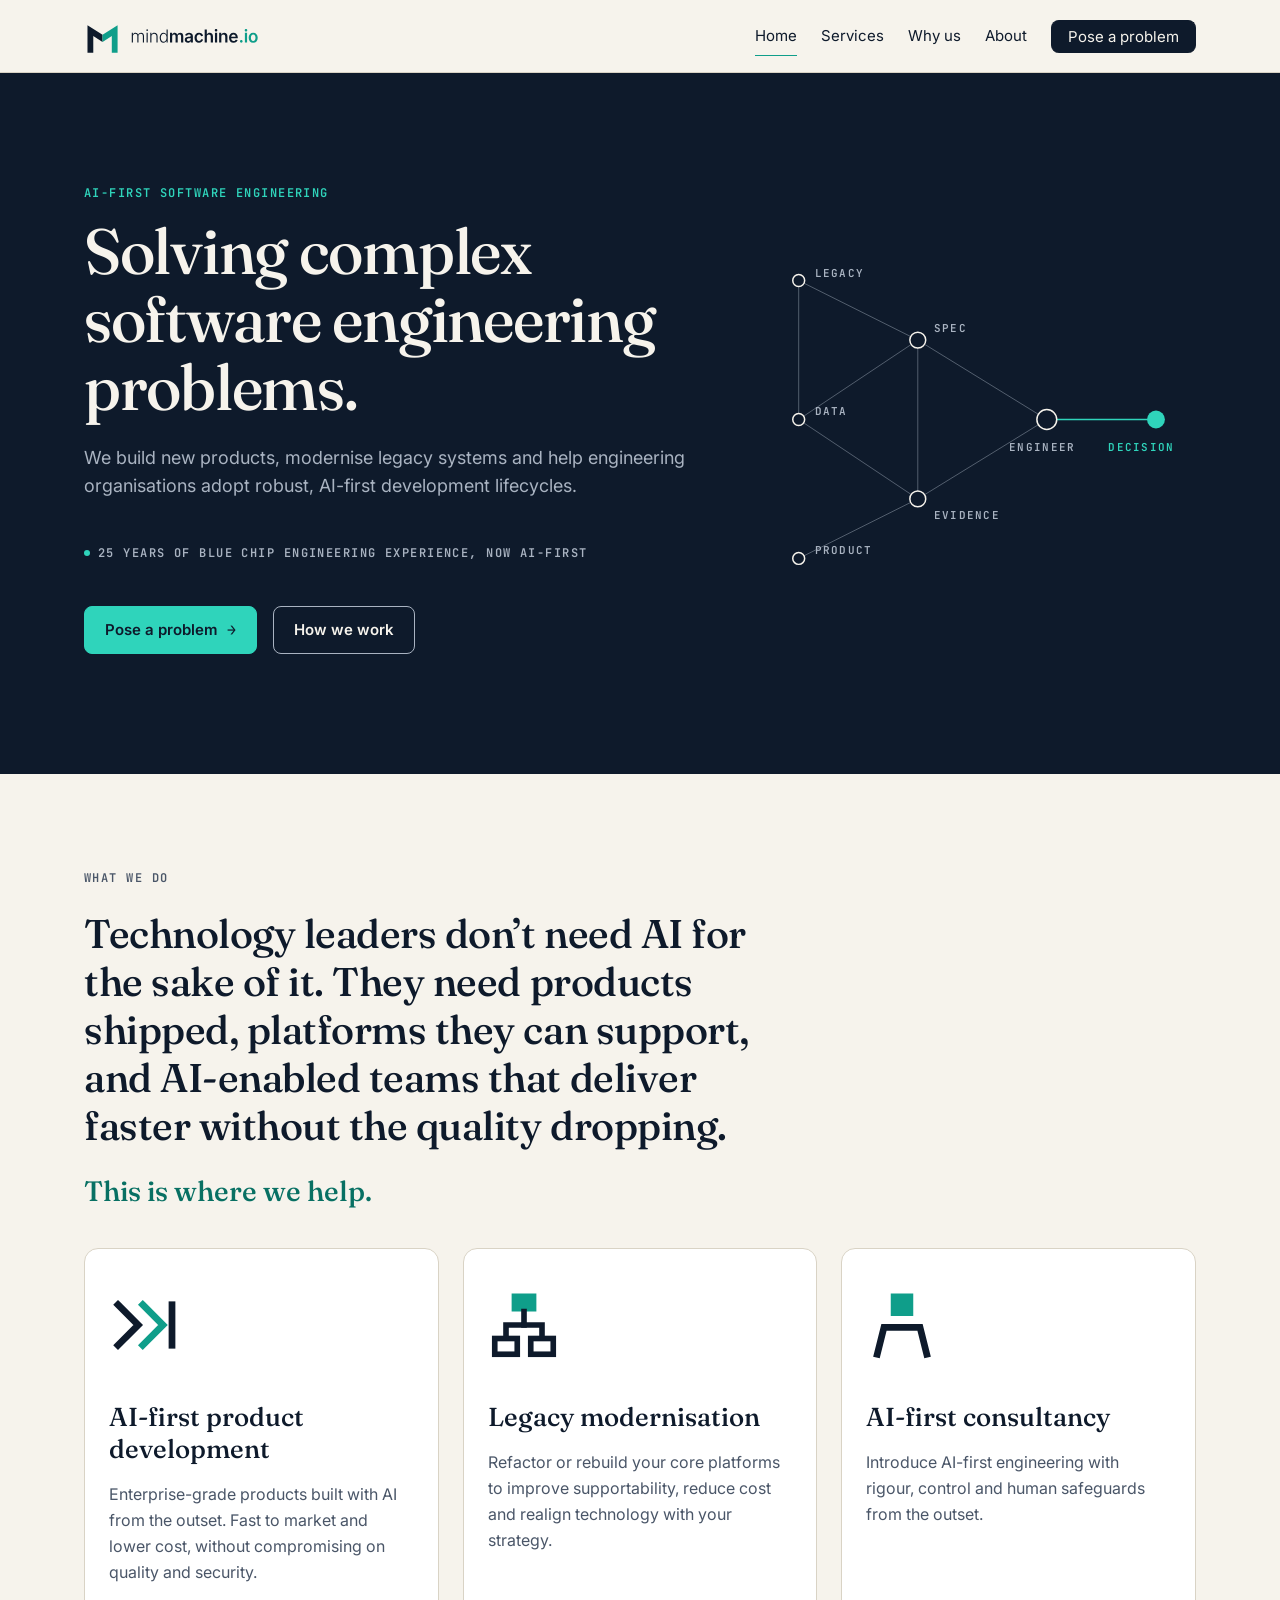
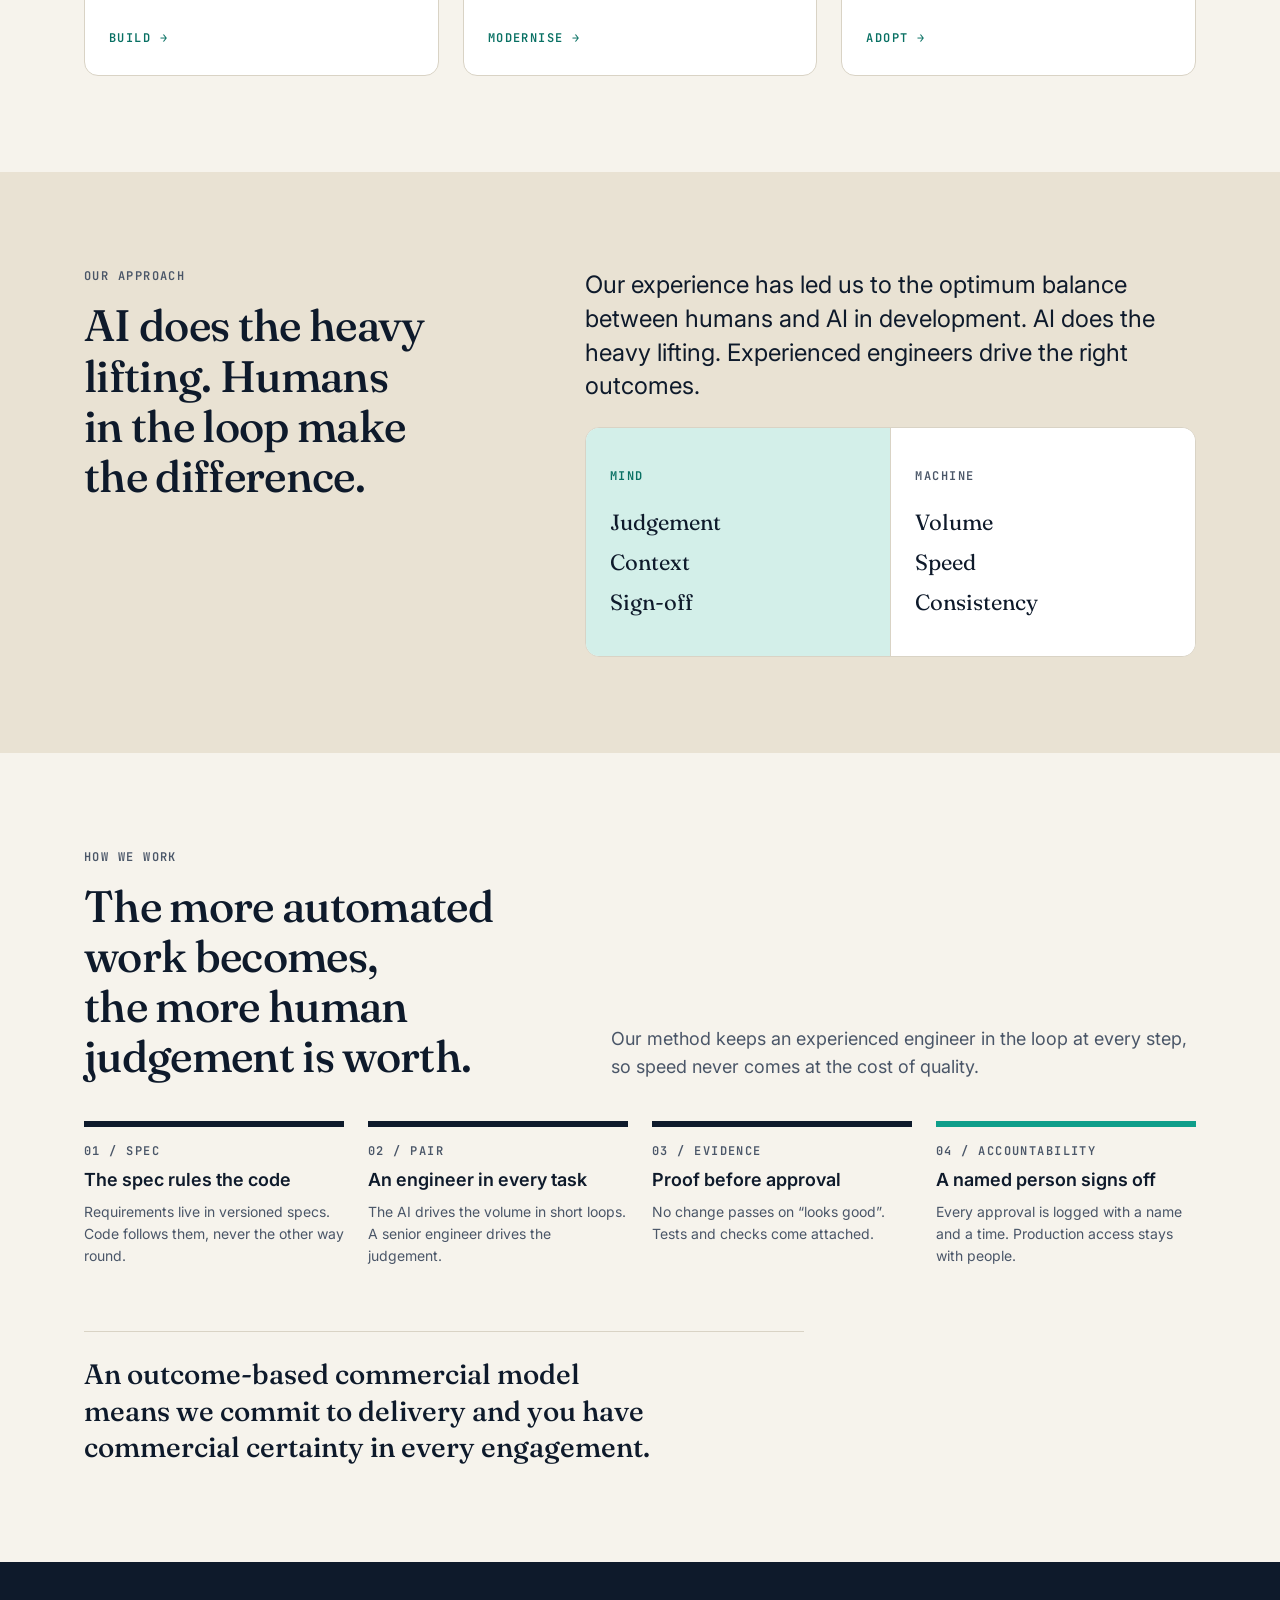
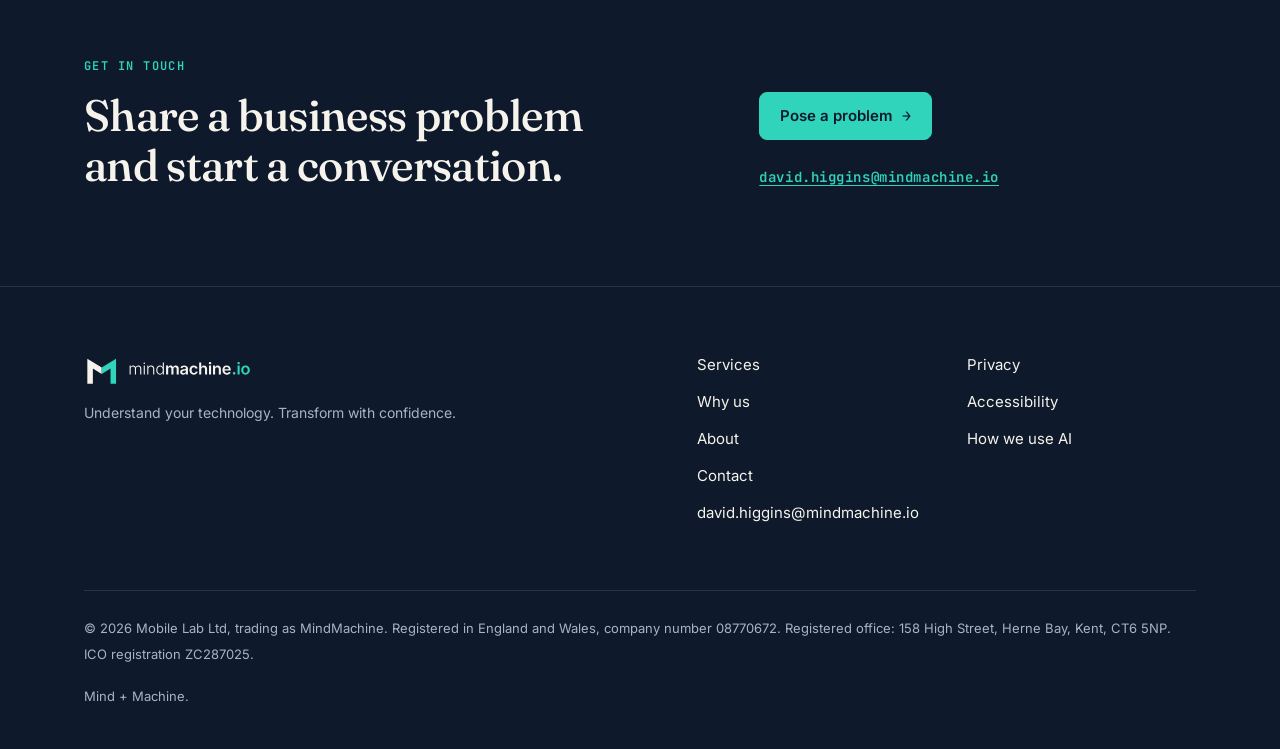
==== index.html @ 4f88f674 "Replace MindMachine website with supplied multi-page site" ====
<!doctype html>
<html lang="en-GB">
<head>
<meta charset="utf-8">
<meta name="viewport" content="width=device-width, initial-scale=1, viewport-fit=cover">
<title>MindMachine.io</title>
<meta name="claude:viewport-fit-sides" content="cover">
<meta name="description" content="Boutique AI-first software engineering agency for CTOs and CIOs.">
<link rel="icon" type="image/svg+xml" href="assets/logo/mindmachine-app-icon.svg">
<link rel="preconnect" href="https://fonts.googleapis.com">
<link rel="preconnect" href="https://fonts.gstatic.com" crossorigin>
<link rel="stylesheet" href="https://fonts.googleapis.com/css2?family=Fraunces:opsz,wght@9..144,500&family=Inter:wght@300;400;600&family=JetBrains+Mono:wght@600&display=swap">
<link rel="stylesheet" href="assets/site.css">
<link rel="stylesheet" href="assets/visual.css">
</head>
<body>
<a class="skip" href="#main">Skip to content</a>
<header class="site-header">
  <div class="wrap">
    <a class="brand" href="index.html" aria-label="MindMachine.io home"><img src="assets/logo/mindmachine-lockup.svg" alt="mindmachine.io" width="176" height="37"></a>
    <button class="nav-toggle" type="button" aria-expanded="false" aria-controls="site-nav">Menu</button>
    <nav class="nav" id="site-nav" aria-label="Main"><a href="index.html" aria-current="page">Home</a><a href="services.html">Services</a><a href="why-us.html">Why us</a><a href="about.html">About</a><a class="btn btn-small" href="contact.html">Pose a problem</a></nav>
  </div>
</header>
<main id="main">

<section class="on-night hero hero-v2">
  <div class="wrap hero-grid">
    <div>
      <p class="eyebrow"><span class="accent">AI-first software engineering</span></p>
      <h1 class="display-xl">Solving complex software engineering problems.</h1>
      <p class="body-l standfirst">We build new products, modernise legacy systems and help engineering organisations adopt robust, AI-first development lifecycles.</p>
      <ul class="trust"><li>25 years of blue chip engineering experience, now AI-first</li></ul>
      <div class="btn-row"><a class="btn" href="contact.html">Pose a problem <span class="arrow">→</span></a><a class="btn btn-ghost" href="#how-we-work">How we work</a></div>
    </div>
    <div class="hero-diagram"><svg viewBox="0 0 440 400" role="img" aria-labelledby="dg-t">
  <title id="dg-t">Many systems, connected, converging on one accountable decision</title>
  <g stroke="#A9B3C1" stroke-opacity=".45" stroke-width="1" fill="none">
    <line x1="40" y1="60" x2="160" y2="120"/><line x1="40" y1="200" x2="160" y2="120"/>
    <line x1="40" y1="200" x2="160" y2="280"/><line x1="40" y1="340" x2="160" y2="280"/>
    <line x1="160" y1="120" x2="290" y2="200"/><line x1="160" y1="280" x2="290" y2="200"/>
    <line x1="160" y1="120" x2="160" y2="280"/><line x1="40" y1="60" x2="40" y2="200"/>
  </g>
  <line x1="290" y1="200" x2="400" y2="200" stroke="#2FD4BB" stroke-width="1.5"/>
  <g fill="#0E1A2B" stroke="#F6F3EC" stroke-width="1.5">
    <circle cx="40" cy="60" r="6"/><circle cx="40" cy="200" r="6"/><circle cx="40" cy="340" r="6"/>
    <circle cx="160" cy="120" r="8"/><circle cx="160" cy="280" r="8"/><circle cx="290" cy="200" r="10"/>
  </g>
  <circle cx="400" cy="200" r="9" fill="#2FD4BB"/>
  <g font-family="JetBrains Mono, ui-monospace, monospace" font-weight="600" font-size="11" letter-spacing="1.3" fill="#A9B3C1">
    <text x="56" y="56">LEGACY</text><text x="56" y="196">DATA</text><text x="56" y="336">PRODUCT</text>
    <text x="176" y="112">SPEC</text><text x="176" y="300">EVIDENCE</text>
    <text x="252" y="232">ENGINEER</text><text x="352" y="232" fill="#2FD4BB">DECISION</text>
  </g>
</svg></div>
  </div>
</section>

<section class="section-l">
  <div class="wrap">
    <div class="stack-l" style="margin-bottom:var(--space-10)"><p class="eyebrow">What we do</p><h2 class="statement">Technology leaders don’t need AI for the sake of it. They need products shipped, platforms they can support, and AI-enabled teams that deliver faster without the quality dropping.</h2><h3 class="heading" style="color:var(--signal-strong)">This is where we help.</h3></div>
    <div class="tiles">
      <a class="tile" href="services.html#new-product"><img src="assets/icons/mm-icon-acceleration.svg" alt="" width="72" height="72"><h3 class="heading">AI-first product development</h3><p class="muted">Enterprise-grade products built with AI from the outset. Fast to market and lower cost, without compromising on quality and security.</p><span class="go">Build →</span></a>
      <a class="tile" href="services.html#legacy"><img src="assets/icons/mm-icon-dependencies.svg" alt="" width="72" height="72"><h3 class="heading">Legacy modernisation</h3><p class="muted">Refactor or rebuild your core platforms to improve supportability, reduce cost and realign technology with your strategy.</p><span class="go">Modernise →</span></a>
      <a class="tile" href="services.html#ai-dlc"><img src="assets/icons/mm-icon-expert.svg" alt="" width="72" height="72"><h3 class="heading">AI-first consultancy</h3><p class="muted">Introduce AI-first engineering with rigour, control and human safeguards from the outset.</p><span class="go">Adopt →</span></a>
    </div>
  </div>
</section>

<section class="sand section-l" id="how-we-work">
  <div class="wrap">
    <div class="split">
      <div><p class="eyebrow">Our approach</p><h2 class="display-l">AI does the heavy lifting. Humans in the loop make the difference.</h2></div>
      <div class="stack-l">
        <p class="lede">Our experience has led us to the optimum balance between humans and AI in development. AI does the heavy lifting. Experienced engineers drive the right outcomes.</p>
        <div class="mm mm-mind-first">
          <div><p class="eyebrow"><span class="accent">Mind</span></p><ul><li>Judgement</li><li>Context</li><li>Sign-off</li></ul></div>
          <div><p class="eyebrow">Machine</p><ul><li>Volume</li><li>Speed</li><li>Consistency</li></ul></div>
        </div>
      </div>
    </div>
  </div>
</section>

<section class="section-l">
  <div class="wrap">
    <div class="section-head">
      <div><p class="eyebrow">How we work</p><h2 class="display-l">The more automated work becomes, the more human judgement is worth.</h2></div>
      <p class="body-l muted measure">Our method keeps an experienced engineer in the loop at every step, so speed never comes at the cost of quality.</p>
    </div>
    <ol class="flow" style="--cols:4">
      <li><p class="eyebrow">01 / Spec</p><p class="title">The spec rules the code</p><p class="small muted">Requirements live in versioned specs. Code follows them, never the other way round.</p></li>
      <li><p class="eyebrow">02 / Pair</p><p class="title">An engineer in every task</p><p class="small muted">The AI drives the volume in short loops. A senior engineer drives the judgement.</p></li>
      <li><p class="eyebrow">03 / Evidence</p><p class="title">Proof before approval</p><p class="small muted">No change passes on “looks good”. Tests and checks come attached.</p></li>
      <li class="is-signal"><p class="eyebrow">04 / Accountability</p><p class="title">A named person signs off</p><p class="small muted">Every approval is logged with a name and a time. Production access stays with people.</p></li>
    </ol>
    <p class="commit-line">An outcome-based commercial model means we commit to delivery and you have commercial certainty in every engagement.</p>
  </div>
</section>
<section class="on-night cta-band">
  <div class="wrap cta-grid">
    <div><p class="eyebrow"><span class="accent">Get in touch</span></p><h2 class="display-l">Share a business problem and start a conversation.</h2></div>
    <div class="stack-l">
      <div class="btn-row"><a class="btn" href="contact.html">Pose a problem <span class="arrow">→</span></a></div>
      <p class="email-line"><a href="mailto:david.higgins@mindmachine.io">david.higgins@mindmachine.io</a></p>
    </div>
  </div>
</section>
</main>
<footer class="on-night site-footer">
  <div class="wrap">
    <div class="footer-grid">
      <div class="stack"><img src="assets/logo/mindmachine-lockup-reversed.svg" alt="mindmachine.io" width="168" height="35"><p class="small muted">Understand your technology. Transform with confidence.</p></div>
      <div><ul><li><a href="services.html">Services</a></li><li><a href="why-us.html">Why us</a></li><li><a href="about.html">About</a></li><li><a href="contact.html">Contact</a></li><li><a href="mailto:david.higgins@mindmachine.io">david.higgins@mindmachine.io</a></li></ul></div>
      <div><ul><li><a href="privacy.html">Privacy</a></li><li><a href="accessibility.html">Accessibility</a></li><li><a href="ai-use.html">How we use AI</a></li></ul></div>
    </div>
    <div class="footer-base"><span>© 2026 Mobile Lab Ltd, trading as MindMachine. Registered in England and Wales, company number 08770672. Registered office: 158 High Street, Herne Bay, Kent, CT6 5NP. ICO registration ZC287025.</span><span>Mind + Machine.</span></div>
  </div>
</footer>
<script src="assets/site.js"></script>
</body>
</html>
---- assets/site.css ----
/* MindMachine.io marketing site
   Layout: paper-first editorial grid, left-aligned, one idea per section.
   Night slabs open and close each page. Borders, not shadows. Signal used once or twice per view. */
:root {
  --paper:#F6F3EC; --surface:#FFFFFF; --sand:#E9E2D3;
  --ink:#0E1A2B; --ink-muted:#4A5668; --hairline:#D9D3C5;
  --deep:#16304F; --night:#0E1A2B; --on-night:#F6F3EC; --on-night-muted:#A9B3C1; --night-hairline:#26364A;
  --signal:#0F9E8A; --signal-bright:#2FD4BB; --signal-strong:#087063; --signal-soft:#D3EFE9;
  --font-display:"Fraunces",Georgia,"Times New Roman",serif;
  --font-sans:"Inter",system-ui,-apple-system,"Segoe UI",sans-serif;
  --font-mono:"JetBrains Mono",ui-monospace,"SF Mono",Menlo,monospace;
  --radius-sm:4px; --radius-md:8px; --radius-lg:14px; --radius-pill:999px;
  --space-1:4px; --space-2:8px; --space-4:16px; --space-6:24px; --space-10:40px; --space-16:64px;
  --max:1160px;
  color-scheme: light;
}
*,*::before,*::after { box-sizing:border-box; }
html { -webkit-text-size-adjust:100%; scroll-behavior:smooth; }
@media (prefers-reduced-motion: reduce) { html { scroll-behavior:auto; } *,*::before,*::after { transition:none !important; animation:none !important; } }
body { margin:0; background:var(--paper); color:var(--ink); font-family:var(--font-sans); font-size:16px; line-height:26px; font-weight:400; -webkit-font-smoothing:antialiased; }
img { max-width:100%; display:block; }
a { color:var(--signal-strong); text-underline-offset:3px; }
a:hover { color:var(--ink); }
:focus-visible { outline:2px solid var(--signal); outline-offset:3px; border-radius:2px; }
body::before { content:""; position:fixed; inset:0 0 auto; height:env(safe-area-inset-top,0px); z-index:30; background:var(--paper); }

.wrap { max-width:var(--max); margin:0 auto; padding-left:max(24px, env(safe-area-inset-left,0px)); padding-right:max(24px, env(safe-area-inset-right,0px)); }
@media (max-width:520px){ .wrap { padding-left:max(16px, env(safe-area-inset-left,0px)); padding-right:max(16px, env(safe-area-inset-right,0px)); } }

/* Type */
.eyebrow { font-family:var(--font-mono); font-weight:600; font-size:12px; line-height:16px; letter-spacing:.12em; text-transform:uppercase; color:var(--ink-muted); margin:0 0 var(--space-4); }
.eyebrow .accent { color:var(--signal-strong); }
h1,h2,h3 { font-family:var(--font-display); font-weight:500; margin:0; text-wrap:balance; color:inherit; }
.display-xl { font-size:clamp(40px, 6vw, 64px); line-height:1.06; letter-spacing:-.02em; }
.display-l { font-size:clamp(32px, 4.4vw, 44px); line-height:1.14; letter-spacing:-.015em; }
.heading { font-size:28px; line-height:34px; }
.title { font-family:var(--font-sans); font-weight:600; font-size:20px; line-height:28px; }
.body-l { font-size:18px; line-height:28px; }
.small { font-size:14px; line-height:22px; }
.muted { color:var(--ink-muted); }
p { margin:0; }
.measure { max-width:64ch; }
.stack > * + * { margin-top:var(--space-4); }
.stack-l > * + * { margin-top:var(--space-6); }

/* Header */
.site-header { position:sticky; top:env(safe-area-inset-top,0px); z-index:20; background:var(--paper); border-bottom:1px solid var(--hairline); }
.site-header .wrap { display:flex; align-items:center; justify-content:space-between; gap:var(--space-6); min-height:72px; }
.brand { display:block; padding-block:12px; }
.brand img { width:176px; height:auto; }
.nav { display:flex; align-items:center; gap:var(--space-6); }
.nav a { color:var(--ink); text-decoration:none; font-size:15px; font-weight:400; padding-block:6px; border-bottom:1px solid transparent; }
.nav a:hover { border-bottom-color:var(--ink); }
.nav a[aria-current="page"] { border-bottom-color:var(--signal); }
.nav .btn { border-bottom:0; }
.nav-toggle { display:none; background:none; border:1px solid var(--hairline); border-radius:var(--radius-md); padding:8px 12px; font:600 12px/16px var(--font-mono); letter-spacing:.12em; text-transform:uppercase; color:var(--ink); cursor:pointer; }
@media (max-width:820px) {
  .nav-toggle { display:inline-block; }
  .nav { display:none; position:absolute; left:0; right:0; top:100%; flex-direction:column; align-items:flex-start; gap:0; background:var(--paper); border-bottom:1px solid var(--hairline); padding:var(--space-4) max(16px, env(safe-area-inset-right,0px)) var(--space-6) max(16px, env(safe-area-inset-left,0px)); }
  .nav.open { display:flex; }
  .nav a { padding-block:12px; width:100%; }
  .nav .btn { margin-top:var(--space-4); width:auto; }
}

/* Buttons */
.btn { display:inline-flex; align-items:center; gap:10px; font-family:var(--font-sans); font-weight:600; font-size:15px; line-height:20px; padding:13px 20px; border-radius:var(--radius-md); text-decoration:none; border:1px solid var(--ink); background:var(--ink); color:var(--on-night); cursor:pointer; transition:background .15s, color .15s, border-color .15s; }
.btn:hover { background:var(--deep); border-color:var(--deep); color:var(--on-night); }
.btn-ghost { background:transparent; color:var(--ink); border-color:var(--ink); }
.btn-ghost:hover { background:var(--ink); color:var(--on-night); }
.btn-small { padding:9px 16px; font-size:14px; }
.on-night .btn { background:var(--signal-bright); border-color:var(--signal-bright); color:var(--ink); }
.on-night .btn:hover { background:var(--on-night); border-color:var(--on-night); color:var(--ink); }
.on-night .btn-ghost { background:transparent; color:var(--on-night); border-color:var(--on-night-muted); }
.on-night .btn-ghost:hover { background:var(--on-night); color:var(--ink); border-color:var(--on-night); }
.arrow { font-family:var(--font-mono); }
.btn-row { display:flex; flex-wrap:wrap; gap:var(--space-4); }

/* Sections */
.section { padding-block:var(--space-16); }
.section-l { padding-block:96px; }
@media (max-width:640px){ .section-l { padding-block:var(--space-16); } }
.sand { background:var(--sand); }
.on-night { background:var(--night); color:var(--on-night); }
.on-night .eyebrow { color:var(--on-night-muted); }
.on-night .eyebrow .accent { color:var(--signal-bright); }
.on-night .muted { color:var(--on-night-muted); }
.on-night a:not(.btn) { color:var(--signal-bright); }
.on-deep { background:var(--deep); color:var(--on-night); }
.on-deep .eyebrow, .on-deep .muted { color:#C9D2DE; }
.section-head { display:grid; grid-template-columns:minmax(0,5fr) minmax(0,6fr); gap:var(--space-10); align-items:end; margin-bottom:var(--space-10); }
.section-head > * { min-width:0; }
@media (max-width:820px){ .section-head { grid-template-columns:1fr; gap:var(--space-4); } }

/* Hero */
.hero { padding-block:88px 96px; position:relative; overflow:hidden; }
.hero-grid { display:grid; grid-template-columns:minmax(0,7fr) minmax(0,5fr); gap:var(--space-16); align-items:center; }
.hero-grid > * { min-width:0; }
.hero .standfirst { margin-top:var(--space-6); max-width:58ch; color:var(--on-night-muted); }
.hero .btn-row { margin-top:var(--space-10); }
.trust { margin-top:var(--space-10); display:flex; flex-wrap:wrap; gap:var(--space-2) var(--space-6); font-family:var(--font-mono); font-weight:600; font-size:12px; letter-spacing:.12em; text-transform:uppercase; color:var(--on-night-muted); list-style:none; padding:0; }
.trust li { display:flex; align-items:center; gap:var(--space-2); }
.trust li::before { content:""; width:6px; height:6px; border-radius:var(--radius-pill); background:var(--on-night-muted); }
.trust li:first-child::before { background:var(--signal-bright); }
.hero-diagram { width:100%; max-width:440px; justify-self:end; }
.hero-diagram svg { width:100%; height:auto; display:block; }
@media (max-width:900px){ .hero-grid { grid-template-columns:1fr; gap:var(--space-10); } .hero-diagram { justify-self:start; max-width:360px; } }
.page-hero { padding-block:80px 72px; }
.page-hero .standfirst { margin-top:var(--space-6); max-width:60ch; color:var(--on-night-muted); }

/* Problem list */
.problems { display:grid; grid-template-columns:repeat(3,minmax(0,1fr)); gap:0; border-top:1px solid var(--ink); }
.problems > div { padding:var(--space-6) var(--space-6) var(--space-6) 0; min-width:0; }
.problems > div + div { padding-left:var(--space-6); border-left:1px solid var(--hairline); }
.problems ul { list-style:none; margin:var(--space-4) 0 0; padding:0; }
.problems li { padding-block:12px; border-top:1px solid var(--hairline); font-family:var(--font-display); font-weight:500; font-size:19px; line-height:26px; }
.problems li:first-child { border-top:0; }
.problems .more { margin-top:var(--space-4); display:inline-block; font-size:14px; font-weight:600; }
@media (max-width:860px){ .problems { grid-template-columns:1fr; } .problems > div, .problems > div + div { padding:var(--space-6) 0; border-left:0; } .problems > div + div { border-top:1px solid var(--hairline); } }

/* Service cards */
.cards { display:grid; grid-template-columns:repeat(3,minmax(0,1fr)); gap:var(--space-6); }
.card { background:var(--surface); border:1px solid var(--hairline); border-radius:var(--radius-md); padding:var(--space-6); display:flex; flex-direction:column; gap:var(--space-4); min-width:0; }
.card img.icon { width:48px; height:48px; }
.card .num { font-family:var(--font-mono); font-weight:600; font-size:12px; letter-spacing:.12em; color:var(--ink-muted); }
.card .heading { font-size:24px; line-height:30px; }
.card .link { margin-top:auto; padding-top:var(--space-4); font-weight:600; font-size:14px; text-decoration:none; }
.card .link:hover { text-decoration:underline; }
@media (max-width:900px){ .cards { grid-template-columns:1fr; } }

/* Split / two-column */
.split { display:grid; grid-template-columns:minmax(0,5fr) minmax(0,7fr); gap:var(--space-16); align-items:start; }
.split > * { min-width:0; }
@media (max-width:860px){ .split { grid-template-columns:1fr; gap:var(--space-10); } }

/* Rule-topped rows (StepFlow-like) */
.flow { display:grid; grid-template-columns:repeat(var(--cols,4),minmax(0,1fr)); gap:var(--space-6); list-style:none; margin:0; padding:0; }
.flow li { border-top:6px solid var(--ink); padding-top:var(--space-4); min-width:0; }
.flow li.is-signal { border-top-color:var(--signal); }
.on-night .flow li { border-top-color:var(--on-night); }
.on-night .flow li.is-signal { border-top-color:var(--signal-bright); }
.flow .eyebrow { margin-bottom:var(--space-2); }
.flow .title { font-size:18px; line-height:26px; margin-bottom:var(--space-2); }
@media (max-width:900px){ .flow { grid-template-columns:repeat(2,minmax(0,1fr)); } }
@media (max-width:520px){ .flow { grid-template-columns:1fr; } }

/* Facts list */
.facts { list-style:none; margin:0; padding:0; border-top:1px solid var(--ink); }
.facts li { display:grid; grid-template-columns:minmax(0,180px) minmax(0,1fr); gap:var(--space-6); padding-block:20px; border-bottom:1px solid var(--hairline); align-items:baseline; }
.facts .k { font-family:var(--font-display); font-weight:500; font-size:32px; line-height:36px; letter-spacing:-.01em; font-variant-numeric:tabular-nums; }
.facts .k.signal { color:var(--signal-strong); }
@media (max-width:560px){ .facts li { grid-template-columns:1fr; gap:var(--space-2); } }

/* Pricing panel */
.panel-deep { background:var(--deep); color:var(--on-night); border-radius:var(--radius-lg); padding:var(--space-16) var(--space-10); display:grid; grid-template-columns:minmax(0,6fr) minmax(0,5fr); gap:var(--space-10); align-items:end; position:relative; overflow:hidden; }
.panel-deep > * { min-width:0; }
.panel-deep .eyebrow { color:#C9D2DE; }
.panel-deep .muted { color:#C9D2DE; }
.panel-deep::after { content:""; position:absolute; right:0; top:0; width:120px; height:69px; background:var(--paper); clip-path:polygon(0 0,100% 0,100% 100%); opacity:.06; }
.ticks { list-style:none; margin:0; padding:0; }
.ticks li { padding-block:10px; border-top:1px solid rgba(246,243,236,.18); display:flex; gap:12px; }
.ticks li::before { content:"—"; font-family:var(--font-mono); color:#C9D2DE; }
@media (max-width:860px){ .panel-deep { grid-template-columns:1fr; padding:var(--space-10) var(--space-6); } }

/* Closing CTA */
.cta-band { padding-block:96px; }
.cta-grid { display:grid; grid-template-columns:minmax(0,7fr) minmax(0,5fr); gap:var(--space-16); align-items:end; }
.cta-grid > * { min-width:0; }
.email-line { font-family:var(--font-mono); font-weight:600; font-size:14px; letter-spacing:.04em; word-break:break-all; }
@media (max-width:860px){ .cta-grid { grid-template-columns:1fr; gap:var(--space-10); } .cta-band { padding-block:var(--space-16); } }

/* Service detail */
.service { display:grid; grid-template-columns:minmax(0,4fr) minmax(0,8fr); gap:var(--space-16); padding-block:var(--space-16); border-top:1px solid var(--hairline); }
.service:first-child { border-top:0; }
.service > * { min-width:0; }
.service .icon { width:56px; height:56px; margin-bottom:var(--space-6); }
.service-cols { display:grid; grid-template-columns:repeat(2,minmax(0,1fr)); gap:var(--space-10); margin-top:var(--space-10); }
.service-cols > * { min-width:0; }
.list { list-style:none; margin:0; padding:0; }
.list li { padding-block:10px; border-top:1px solid var(--hairline); }
.list li:last-child { border-bottom:1px solid var(--hairline); }
@media (max-width:860px){ .service { grid-template-columns:1fr; gap:var(--space-6); } .service-cols { grid-template-columns:1fr; gap:var(--space-6); } }

/* Gates table */
.table-scroll { overflow-x:auto; border:1px solid var(--hairline); border-radius:var(--radius-md); background:var(--surface); }
table.gates { width:100%; border-collapse:collapse; min-width:640px; }
.gates th, .gates td { text-align:left; padding:16px 20px; border-bottom:1px solid var(--hairline); vertical-align:top; }
.gates tr:last-child td { border-bottom:0; }
.gates th { font-family:var(--font-mono); font-weight:600; font-size:12px; letter-spacing:.12em; text-transform:uppercase; color:var(--ink-muted); background:var(--paper); }
.gates td.g { font-family:var(--font-mono); font-weight:600; font-size:14px; width:64px; }
.gates td.name { font-weight:600; width:140px; }

.loop { display:flex; flex-wrap:wrap; gap:var(--space-2); list-style:none; padding:0; margin:0; }
.loop li { font-family:var(--font-mono); font-weight:600; font-size:12px; letter-spacing:.08em; text-transform:uppercase; padding:7px 12px; border:1px solid var(--night-hairline); border-radius:var(--radius-sm); color:var(--on-night); }
.loop li.sep { border:0; padding:7px 2px; color:var(--on-night-muted); }

/* Principles grid */
.principles { display:grid; grid-template-columns:repeat(3,minmax(0,1fr)); gap:var(--space-10) var(--space-6); }
.principles > div { min-width:0; }
.principles img { width:40px; height:40px; margin-bottom:var(--space-4); }
@media (max-width:860px){ .principles { grid-template-columns:1fr; } }

.values { display:grid; grid-template-columns:repeat(5,minmax(0,1fr)); gap:var(--space-6); list-style:none; padding:0; margin:0; }
.values li { border-top:1px solid var(--ink); padding-top:var(--space-4); min-width:0; }
.values .heading { font-size:22px; line-height:28px; margin-bottom:var(--space-2); }
@media (max-width:960px){ .values { grid-template-columns:repeat(2,minmax(0,1fr)); } }
@media (max-width:520px){ .values { grid-template-columns:1fr; } }

/* Placeholders (for content still to be drafted) */
.placeholder { border:1px dashed var(--signal-strong); background:var(--signal-soft); border-radius:var(--radius-md); padding:var(--space-6); }
.tag { display:inline-block; font-family:var(--font-mono); font-weight:600; font-size:12px; line-height:14px; letter-spacing:.08em; text-transform:uppercase; padding:5px 9px; border-radius:var(--radius-sm); background:var(--signal-soft); color:var(--signal-strong); }
.tag-ink { background:var(--ink); color:var(--on-night); }
.placeholder .tag { background:var(--surface); }

/* Founders */
.founder { display:grid; grid-template-columns:minmax(0,320px) minmax(0,1fr); gap:var(--space-10); align-items:start; }
.founder > * { min-width:0; }
.headshot { aspect-ratio:4/5; width:100%; max-width:100%; border:1px dashed var(--signal-strong); background:var(--sand); border-radius:var(--radius-md); display:flex; flex-direction:column; justify-content:flex-end; padding:var(--space-6); gap:var(--space-2); position:relative; overflow:hidden; }
.headshot img.mark { position:absolute; top:var(--space-6); left:var(--space-6); width:40px; height:40px; opacity:.35; }
.founder + .founder { margin-top:var(--space-16); padding-top:var(--space-16); border-top:1px solid var(--hairline); }
@media (max-width:760px){ .founder { grid-template-columns:1fr; } .headshot { max-width:320px; } }

/* Contact form */
.form { display:grid; gap:var(--space-6); }
.row-2 { display:grid; grid-template-columns:repeat(2,minmax(0,1fr)); gap:var(--space-6); }
.row-2 > * { min-width:0; }
@media (max-width:640px){ .row-2 { grid-template-columns:1fr; } }
.field { display:grid; gap:var(--space-2); }
.field label, .field legend { font-weight:600; font-size:14px; line-height:20px; }
.field .hint { font-size:13px; line-height:20px; color:var(--ink-muted); }
.field input, .field select, .field textarea { width:100%; font:400 16px/24px var(--font-sans); color:var(--ink); background:var(--surface); border:1px solid #B9B1A0; border-radius:var(--radius-sm); padding:11px 14px; }
.field textarea { min-height:180px; resize:vertical; }
.field input:focus, .field select:focus, .field textarea:focus { outline:2px solid var(--signal); outline-offset:0; border-color:var(--signal); }
fieldset.field { border:0; padding:0; margin:0; }
.choices { display:flex; flex-wrap:wrap; gap:var(--space-2); margin-top:var(--space-2); }
.choice { position:relative; }
.choice input { position:absolute; opacity:0; inset:0; cursor:pointer; }
.choice span { display:inline-block; padding:9px 14px; border:1px solid var(--hairline); border-radius:var(--radius-pill); background:var(--surface); font-size:14px; line-height:20px; cursor:pointer; }
.choice input:checked + span { background:var(--signal-soft); border-color:var(--signal-strong); color:var(--ink); font-weight:600; }
.choice input:focus-visible + span { outline:2px solid var(--signal); outline-offset:2px; }
.consent { display:flex; gap:12px; align-items:flex-start; font-size:14px; line-height:22px; color:var(--ink-muted); }
.consent input { margin-top:4px; width:18px; height:18px; accent-color:var(--signal-strong); flex:none; }
.form-status { border-radius:var(--radius-md); padding:var(--space-6); border:1px solid var(--hairline); background:var(--surface); }
.form-status.ok { border-color:var(--signal-strong); background:var(--signal-soft); }
.error-text { color:#9B2C1F; font-size:14px; }
.aside-card { background:var(--surface); border:1px solid var(--hairline); border-radius:var(--radius-md); padding:var(--space-6); }
.copy-btn { background:none; border:1px solid var(--hairline); border-radius:var(--radius-sm); padding:6px 10px; font:600 12px/16px var(--font-mono); letter-spacing:.08em; text-transform:uppercase; color:var(--ink); cursor:pointer; }
.copy-btn:hover { border-color:var(--ink); }
.hp { position:absolute; left:-9999px; }

/* Footer */
.site-footer { padding-block:var(--space-16) var(--space-10); border-top:1px solid var(--night-hairline); }
.footer-grid { display:grid; grid-template-columns:minmax(0,5fr) repeat(2,minmax(0,2fr)); gap:var(--space-10); }
.footer-grid > * { min-width:0; }
.footer-grid img { width:168px; height:auto; }
.footer-grid ul { list-style:none; margin:0; padding:0; display:grid; gap:10px; }
.footer-grid a { color:var(--on-night); text-decoration:none; font-size:15px; overflow-wrap:anywhere; }
.footer-grid a:hover { color:var(--signal-bright); }
.footer-base { margin-top:var(--space-16); padding-top:var(--space-6); border-top:1px solid var(--night-hairline); display:flex; flex-wrap:wrap; justify-content:space-between; gap:var(--space-4); font-size:13px; color:var(--on-night-muted); }
@media (max-width:760px){ .footer-grid { grid-template-columns:1fr 1fr; } .footer-grid > :first-child { grid-column:1 / -1; } }

.skip { position:absolute; left:-9999px; top:0; background:var(--ink); color:var(--on-night); padding:12px 16px; z-index:50; }
.skip:focus { left:16px; top:16px; }
.nav a.btn, .nav a.btn:hover { color:var(--on-night); border-bottom:0; }
.nav a.btn[aria-current="page"] { background:var(--deep); border-color:var(--deep); }
.site-footer .footer-grid a { color:var(--on-night); }
.site-footer .footer-grid a:hover { color:var(--signal-bright); }
.facts .k { font-size:26px; line-height:32px; }

/* Founder photo, bio and name note */
.headshot-photo { margin:0; aspect-ratio:4/5; width:100%; border:1px solid var(--hairline); border-radius:var(--radius-md); overflow:hidden; background:var(--sand); }
.headshot-photo img { display:block; width:100%; height:100%; object-fit:cover; object-position:50% 30%; }
.founder-bio { max-width:68ch; }
.founder-bio > * { margin:0; }
.founder-bio > * + * { margin-top:var(--space-4); }
.name-note { max-width:68ch; background:var(--surface); border:1px solid var(--hairline); border-left:3px solid var(--signal); border-radius:var(--radius-md); padding:var(--space-6); }
.name-note > * { margin:0; }
.name-note > * + * { margin-top:var(--space-2); }
.name-note .eyebrow + p { margin-top:var(--space-4); }
.name-note cite { font-style:italic; }
@media (max-width:760px){ .headshot-photo { max-width:320px; } }

/* Round 4: bio text aligned to the photo's top and bottom on wide screens */
@media (min-width:761px){
  .founder.founder-v4 { grid-template-columns:minmax(0,5fr) minmax(0,7fr); align-items:stretch; gap:var(--space-16); }
  .founder.founder-v4 .headshot-photo { aspect-ratio:auto; height:100%; min-height:420px; }
  .founder.founder-v4 > .stack-l { display:flex; flex-direction:column; justify-content:space-between; }
}
.name-note-wide { max-width:none; margin-top:var(--space-10); }
@media (min-width:761px){
  .founder.founder-v4 { grid-template-columns:minmax(0,4fr) minmax(0,7fr); gap:var(--space-10); }
  .founder.founder-v4 .headshot-photo { position:relative; min-height:380px; height:auto; }
  .founder.founder-v4 .headshot-photo img { position:absolute; inset:0; width:100%; height:100%; object-fit:cover; object-position:50% 25%; }
  .founder.founder-v4 > .stack-l { justify-content:flex-start; }
  .founder.founder-v4 .founder-bio p:last-child { margin-bottom:0; }
}
---- assets/visual.css ----
/* Version 2: more visual, fewer words. Loaded after site.css. */
.hero-v2 { padding-block:96px 104px; }
.hero-v2 .hero-diagram { max-width:500px; }

/* Icon tiles */
.tiles { display:grid; grid-template-columns:repeat(3,minmax(0,1fr)); gap:var(--space-6); }
.tile { background:var(--surface); border:1px solid var(--hairline); border-radius:var(--radius-lg); padding:var(--space-10) var(--space-6) var(--space-6); display:flex; flex-direction:column; gap:var(--space-4); text-decoration:none; color:var(--ink); min-width:0; transition:border-color .15s; }
a.tile:hover { border-color:var(--ink); color:var(--ink); }
.tile img { width:72px; height:72px; margin-bottom:var(--space-6); }
.tile .heading { font-size:26px; line-height:32px; }
.tile .go { margin-top:auto; padding-top:var(--space-6); font-family:var(--font-mono); font-weight:600; font-size:12px; letter-spacing:.12em; text-transform:uppercase; color:var(--signal-strong); }
@media (max-width:900px){ .tiles { grid-template-columns:1fr; } }

/* Big numbers */
.bignums { display:grid; grid-template-columns:repeat(4,minmax(0,1fr)); gap:var(--space-6); list-style:none; padding:0; margin:0; }
.bignums li { border-top:1px solid currentColor; padding-top:var(--space-6); min-width:0; }
.bignums .n { display:block; font-family:var(--font-display); font-weight:500; font-size:clamp(44px,6vw,72px); line-height:1; letter-spacing:-.02em; margin-bottom:var(--space-4); font-variant-numeric:tabular-nums; }
.bignums .n.sig { color:var(--signal-strong); }
.on-night .bignums .n.sig { color:var(--signal-bright); }
.bignums .l { font-size:15px; line-height:22px; color:var(--ink-muted); display:block; }
.on-night .bignums .l { color:var(--on-night-muted); }
@media (max-width:860px){ .bignums { grid-template-columns:repeat(2,minmax(0,1fr)); gap:var(--space-10) var(--space-6); } }

/* Node rail: a line with nodes, the last one signal */
.rail { list-style:none; margin:0; padding:0; display:grid; grid-template-columns:repeat(var(--n,6),minmax(0,1fr)); position:relative; }
.rail::before { content:""; position:absolute; left:10px; right:10px; top:10px; height:1px; background:var(--on-night-muted); opacity:.5; }
.rail li { position:relative; padding-top:40px; padding-right:var(--space-4); min-width:0; }
.rail li::before { content:""; position:absolute; top:3px; left:3px; width:14px; height:14px; border-radius:var(--radius-pill); background:var(--night); border:1.5px solid var(--on-night); box-sizing:border-box; }
.rail li.sig::before { background:var(--signal-bright); border-color:var(--signal-bright); width:20px; height:20px; top:0; left:0; }
.rail .code { font-family:var(--font-mono); font-weight:600; font-size:12px; letter-spacing:.12em; color:var(--on-night-muted); display:block; margin-bottom:6px; }
.rail .t { font-family:var(--font-display); font-size:24px; line-height:30px; display:block; }
.rail .s { font-size:14px; line-height:20px; color:var(--on-night-muted); display:block; margin-top:6px; }
.rail.light::before { background:var(--ink); opacity:.35; }
.rail.light li::before { background:var(--paper); border-color:var(--ink); }
.rail.light li.sig::before { background:var(--signal); border-color:var(--signal); }
.rail.light .code, .rail.light .s { color:var(--ink-muted); }
@media (max-width:760px){
  .rail { grid-template-columns:1fr; }
  .rail::before { left:10px; right:auto; top:10px; bottom:10px; width:1px; height:auto; }
  .rail li { padding-top:0; padding-left:44px; padding-bottom:var(--space-6); }
}

/* Phases band */
.phases { display:grid; grid-template-columns:repeat(4,minmax(0,1fr)); gap:4px; margin-bottom:var(--space-10); }
.phases span { font-family:var(--font-mono); font-weight:600; font-size:12px; letter-spacing:.12em; text-transform:uppercase; padding:12px 14px; background:var(--deep); color:var(--on-night); min-width:0; overflow-wrap:anywhere; }
.phases span:first-child { border-radius:var(--radius-md) 0 0 var(--radius-md); }
.phases span:last-child { border-radius:0 var(--radius-md) var(--radius-md) 0; clip-path:polygon(0 0,calc(100% - 14px) 0,100% 50%,calc(100% - 14px) 100%,0 100%); }
@media (max-width:560px){ .phases { grid-template-columns:repeat(2,minmax(0,1fr)); } .phases span { border-radius:0 !important; clip-path:none !important; } }

/* Loop diagram */
.loop-fig { max-width:380px; width:100%; }
.loop-fig svg { width:100%; height:auto; display:block; }

/* Mind + Machine split */
.mm { display:grid; grid-template-columns:repeat(2,minmax(0,1fr)); border:1px solid var(--hairline); border-radius:var(--radius-lg); overflow:hidden; background:var(--surface); }
.mm > div { padding:var(--space-10) var(--space-6); min-width:0; }
.mm > div + div { border-left:1px solid var(--hairline); background:var(--signal-soft); }
.mm .eyebrow { margin-bottom:var(--space-6); }
.mm ul { list-style:none; margin:0; padding:0; display:grid; gap:12px; }
.mm li { font-family:var(--font-display); font-size:22px; line-height:28px; }
@media (max-width:640px){ .mm { grid-template-columns:1fr; } .mm > div + div { border-left:0; border-top:1px solid var(--hairline); } }

/* Chips */
.chips { display:flex; flex-wrap:wrap; gap:var(--space-2); list-style:none; padding:0; margin:0; }
.chips li { display:inline-flex; align-items:center; gap:10px; padding:10px 16px; border:1px solid var(--hairline); border-radius:var(--radius-pill); background:var(--surface); font-size:15px; }
.chips li::before { content:""; width:8px; height:8px; border-radius:var(--radius-pill); background:var(--ink); }

/* Service rows (v2) */
.svc { display:grid; grid-template-columns:96px minmax(0,5fr) minmax(0,6fr); gap:var(--space-10); padding-block:var(--space-16); border-top:1px solid var(--hairline); align-items:start; }
.svc:first-child { border-top:0; padding-top:0; }
.svc img { width:96px; height:96px; }
.svc > * { min-width:0; }
.svc .list li { display:flex; gap:12px; }
.svc .list li::before { content:"›"; font-family:var(--font-mono); color:var(--signal-strong); }
@media (max-width:860px){ .svc { grid-template-columns:1fr; gap:var(--space-6); } .svc img { width:64px; height:64px; } }

.lede { font-size:clamp(20px,2.2vw,24px); line-height:1.4; max-width:44ch; }
.center-q { text-align:left; }
/* Mind box first: Mind takes the signal tint, Machine stays plain */
.mm.mm-mind-first > div:first-child { background:var(--signal-soft); }
.mm.mm-mind-first > div + div { background:var(--surface); }

/* Refinements for phone and laptop parity */
.statement { font-size:clamp(26px,3.4vw,40px); line-height:1.2; letter-spacing:-.012em; max-width:30ch; }
@media (max-width:640px){
  .hero-v2 { padding-block:56px 64px; }
  .hero-v2 .hero-diagram { display:none; }
  .trust { letter-spacing:.08em; line-height:20px; }
  .trust li { align-items:flex-start; }
  .trust li::before { margin-top:7px; flex:none; }
  .mm { grid-template-columns:repeat(2,minmax(0,1fr)); }
  .mm > div { padding:var(--space-6) var(--space-4); }
  .mm > div + div { border-top:0; border-left:1px solid var(--hairline); }
  .mm li { font-size:19px; line-height:26px; }
  .rail li { padding-bottom:var(--space-4); }
  .rail .t { font-size:21px; line-height:26px; }
  .tile { padding:var(--space-6); }
  .tile img { width:56px; height:56px; margin-bottom:var(--space-2); }
  .footer-grid { grid-template-columns:1fr; gap:var(--space-6); }
  .section-l { padding-block:56px; }
  .cta-band { padding-block:56px; }
}
@media (min-width:1280px){ .hero-v2 { padding-block:112px 120px; } }

/* Commercial commitment line */
.commit-line { margin-top:var(--space-16); padding-top:var(--space-6); border-top:1px solid var(--hairline); font-family:var(--font-display); font-weight:500; font-size:clamp(22px,2.4vw,28px); line-height:1.3; max-width:40ch; text-wrap:balance; }

/* Founder quote */
.founder-quote { margin:0; max-width:880px; display:grid; gap:var(--space-6); padding:var(--space-10) 0; border-top:1px solid var(--ink); }
.founder-quote blockquote { margin:0; font-family:var(--font-display); font-weight:500; font-size:clamp(28px,3.6vw,44px); line-height:1.18; letter-spacing:-.015em; text-wrap:balance; }
.founder-quote figcaption { display:flex; flex-direction:column; gap:2px; }
.founder-quote .tag { justify-self:start; }

/* Legal prose */
.prose { max-width:70ch; }
.prose > * + * { margin-top:var(--space-4); }
.prose h2 { font-family:var(--font-display); font-weight:500; font-size:26px; line-height:32px; margin-top:var(--space-10); }
.prose ul { padding-left:20px; margin-bottom:0; }
.prose li + li { margin-top:var(--space-2); }
.prose .table-scroll { margin-top:var(--space-6); }
.prose em { font-style:normal; color:var(--ink-muted); }
.prose .tag { vertical-align:2px; }
.consent a { color:var(--signal-strong); }
.prose table.gates { min-width:0; } @media (max-width:640px){ .prose .gates th, .prose .gates td { padding:12px 14px; } }

/* Round 5: sector tags in an even grid (2 x 2 on wide screens, stacked on phones) */
.chips.chips-grid { display:grid; grid-template-columns:repeat(2,minmax(0,1fr)); gap:var(--space-4); max-width:560px; }
.chips.chips-grid li { justify-content:flex-start; padding:14px 20px; font-size:16px; min-width:0; }
@media (max-width:640px){ .chips.chips-grid { grid-template-columns:1fr; max-width:none; } }

/* Round 5: contact steps as a vertical line of equal solid circles */
.steps-v { list-style:none; margin:0; padding:0; display:grid; gap:0; }
.steps-v li { position:relative; padding-left:48px; min-height:64px; font-family:var(--font-display); font-weight:500; font-size:22px; line-height:24px; display:flex; align-items:flex-start; }
.steps-v li::before { content:""; position:absolute; left:0; top:0; width:24px; height:24px; border-radius:var(--radius-pill); background:var(--signal); }
.steps-v li:not(:last-child)::after { content:""; position:absolute; left:11px; top:24px; bottom:0; width:2px; background:var(--signal); }
.steps-v li:last-child { min-height:24px; }
.stack-l > .chips.chips-grid { margin-top:var(--space-6); }
.steps-v + .aside-card { margin-top:var(--space-10); }
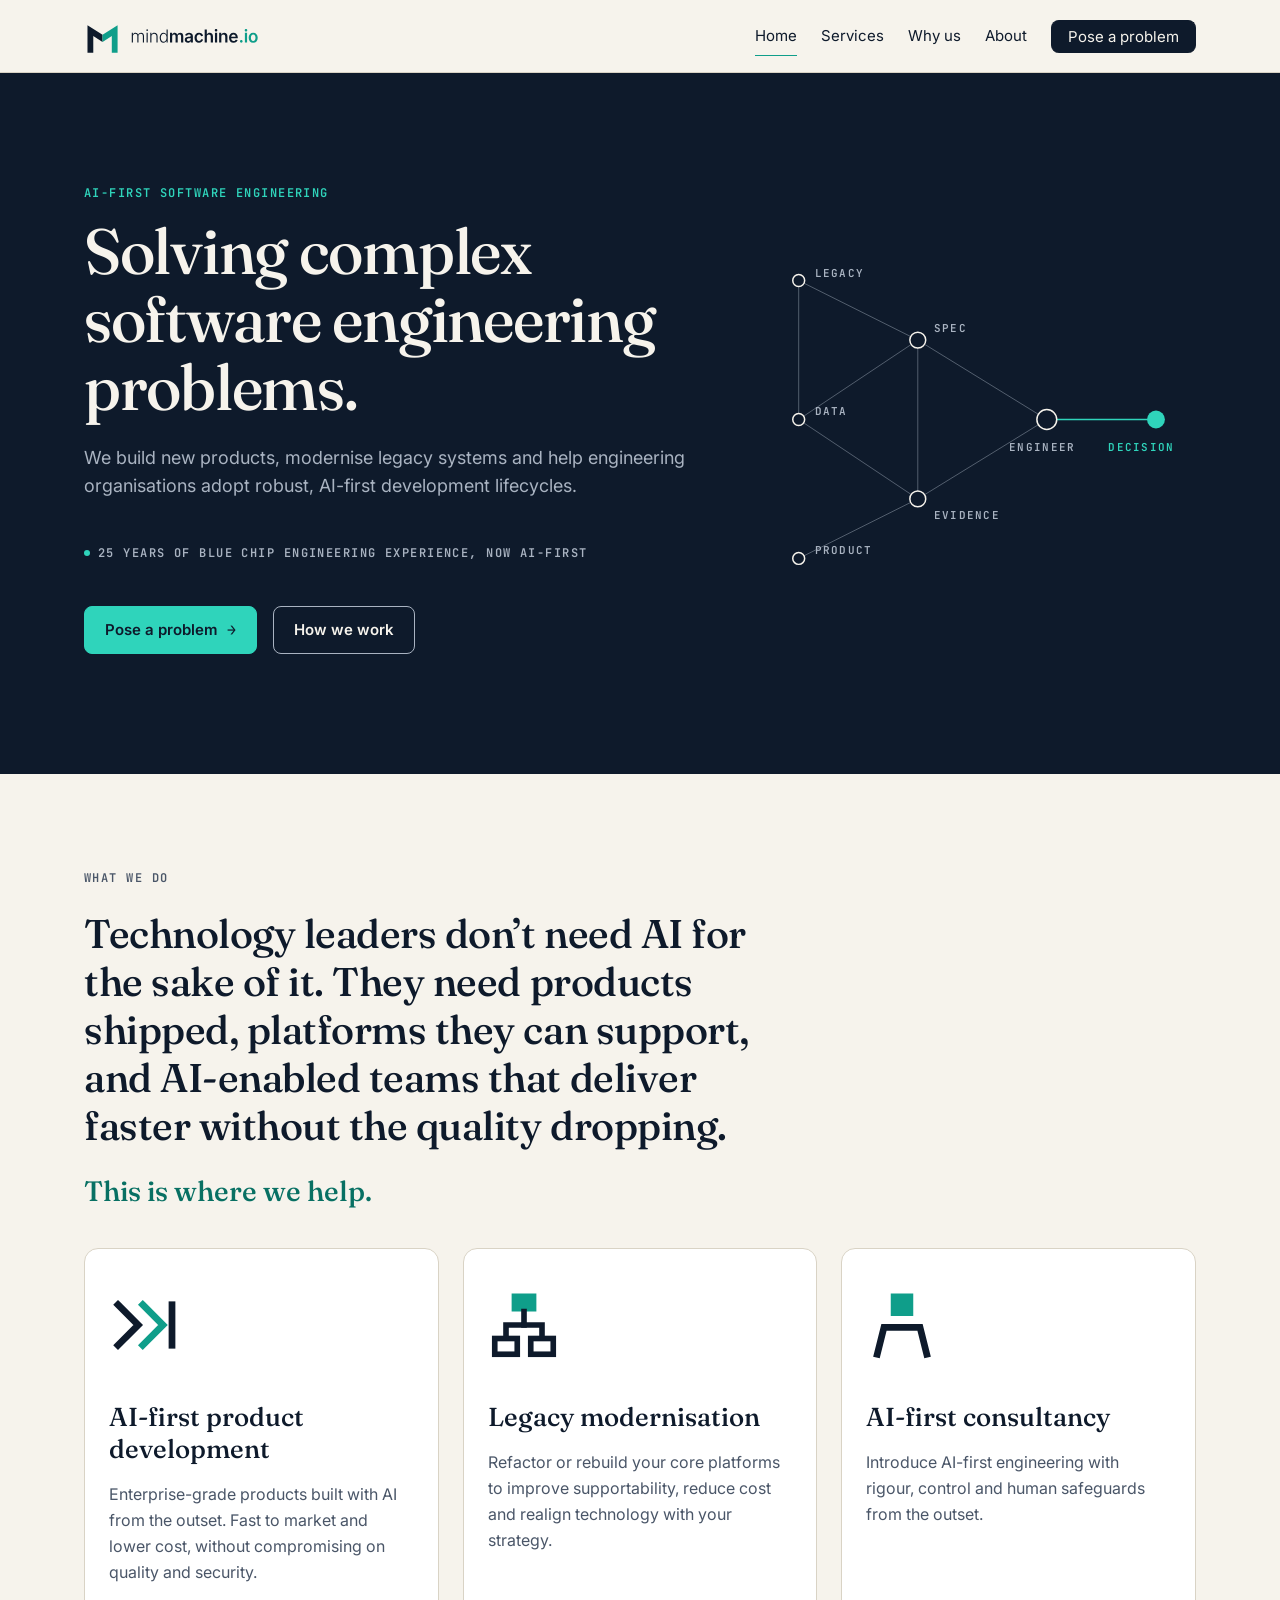
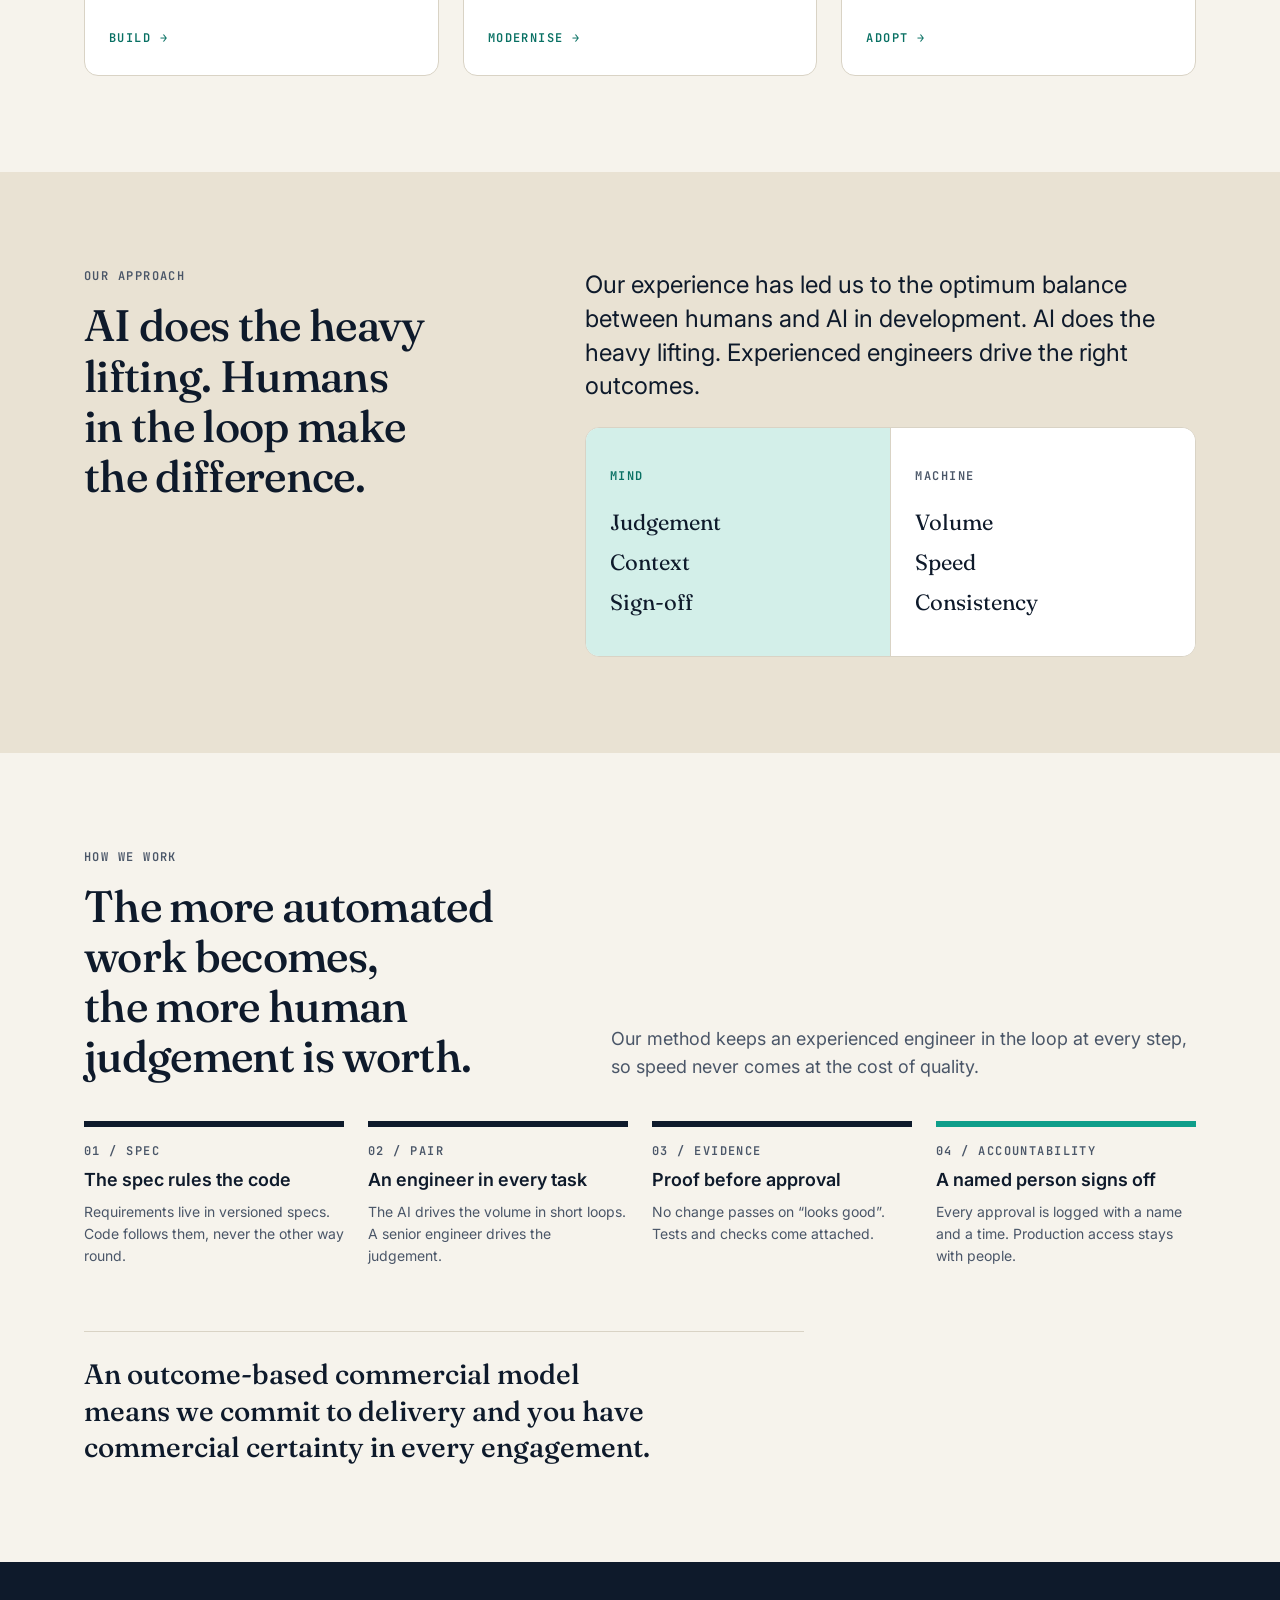
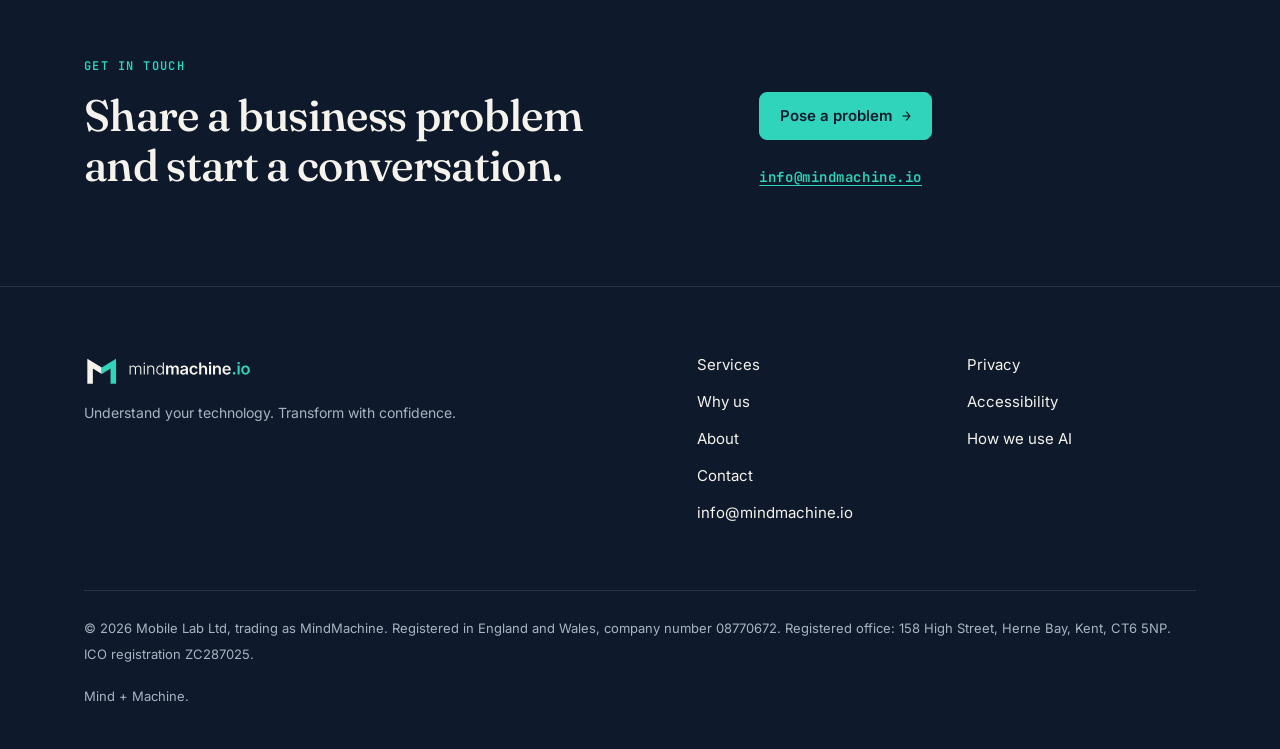
==== commit 3f3baaa8: "Replace website contact email with info@mindmachine.io" ====
--- a/index.html
+++ b/index.html
@@ -102,7 +102,7 @@
     <div><p class="eyebrow"><span class="accent">Get in touch</span></p><h2 class="display-l">Share a business problem and start a conversation.</h2></div>
     <div class="stack-l">
       <div class="btn-row"><a class="btn" href="contact.html">Pose a problem <span class="arrow">→</span></a></div>
-      <p class="email-line"><a href="mailto:david.higgins@mindmachine.io">david.higgins@mindmachine.io</a></p>
+      <p class="email-line"><a href="mailto:info@mindmachine.io">info@mindmachine.io</a></p>
     </div>
   </div>
 </section>
@@ -111,7 +111,7 @@
   <div class="wrap">
     <div class="footer-grid">
       <div class="stack"><img src="assets/logo/mindmachine-lockup-reversed.svg" alt="mindmachine.io" width="168" height="35"><p class="small muted">Understand your technology. Transform with confidence.</p></div>
-      <div><ul><li><a href="services.html">Services</a></li><li><a href="why-us.html">Why us</a></li><li><a href="about.html">About</a></li><li><a href="contact.html">Contact</a></li><li><a href="mailto:david.higgins@mindmachine.io">david.higgins@mindmachine.io</a></li></ul></div>
+      <div><ul><li><a href="services.html">Services</a></li><li><a href="why-us.html">Why us</a></li><li><a href="about.html">About</a></li><li><a href="contact.html">Contact</a></li><li><a href="mailto:info@mindmachine.io">info@mindmachine.io</a></li></ul></div>
       <div><ul><li><a href="privacy.html">Privacy</a></li><li><a href="accessibility.html">Accessibility</a></li><li><a href="ai-use.html">How we use AI</a></li></ul></div>
     </div>
     <div class="footer-base"><span>© 2026 Mobile Lab Ltd, trading as MindMachine. Registered in England and Wales, company number 08770672. Registered office: 158 High Street, Herne Bay, Kent, CT6 5NP. ICO registration ZC287025.</span><span>Mind + Machine.</span></div>
